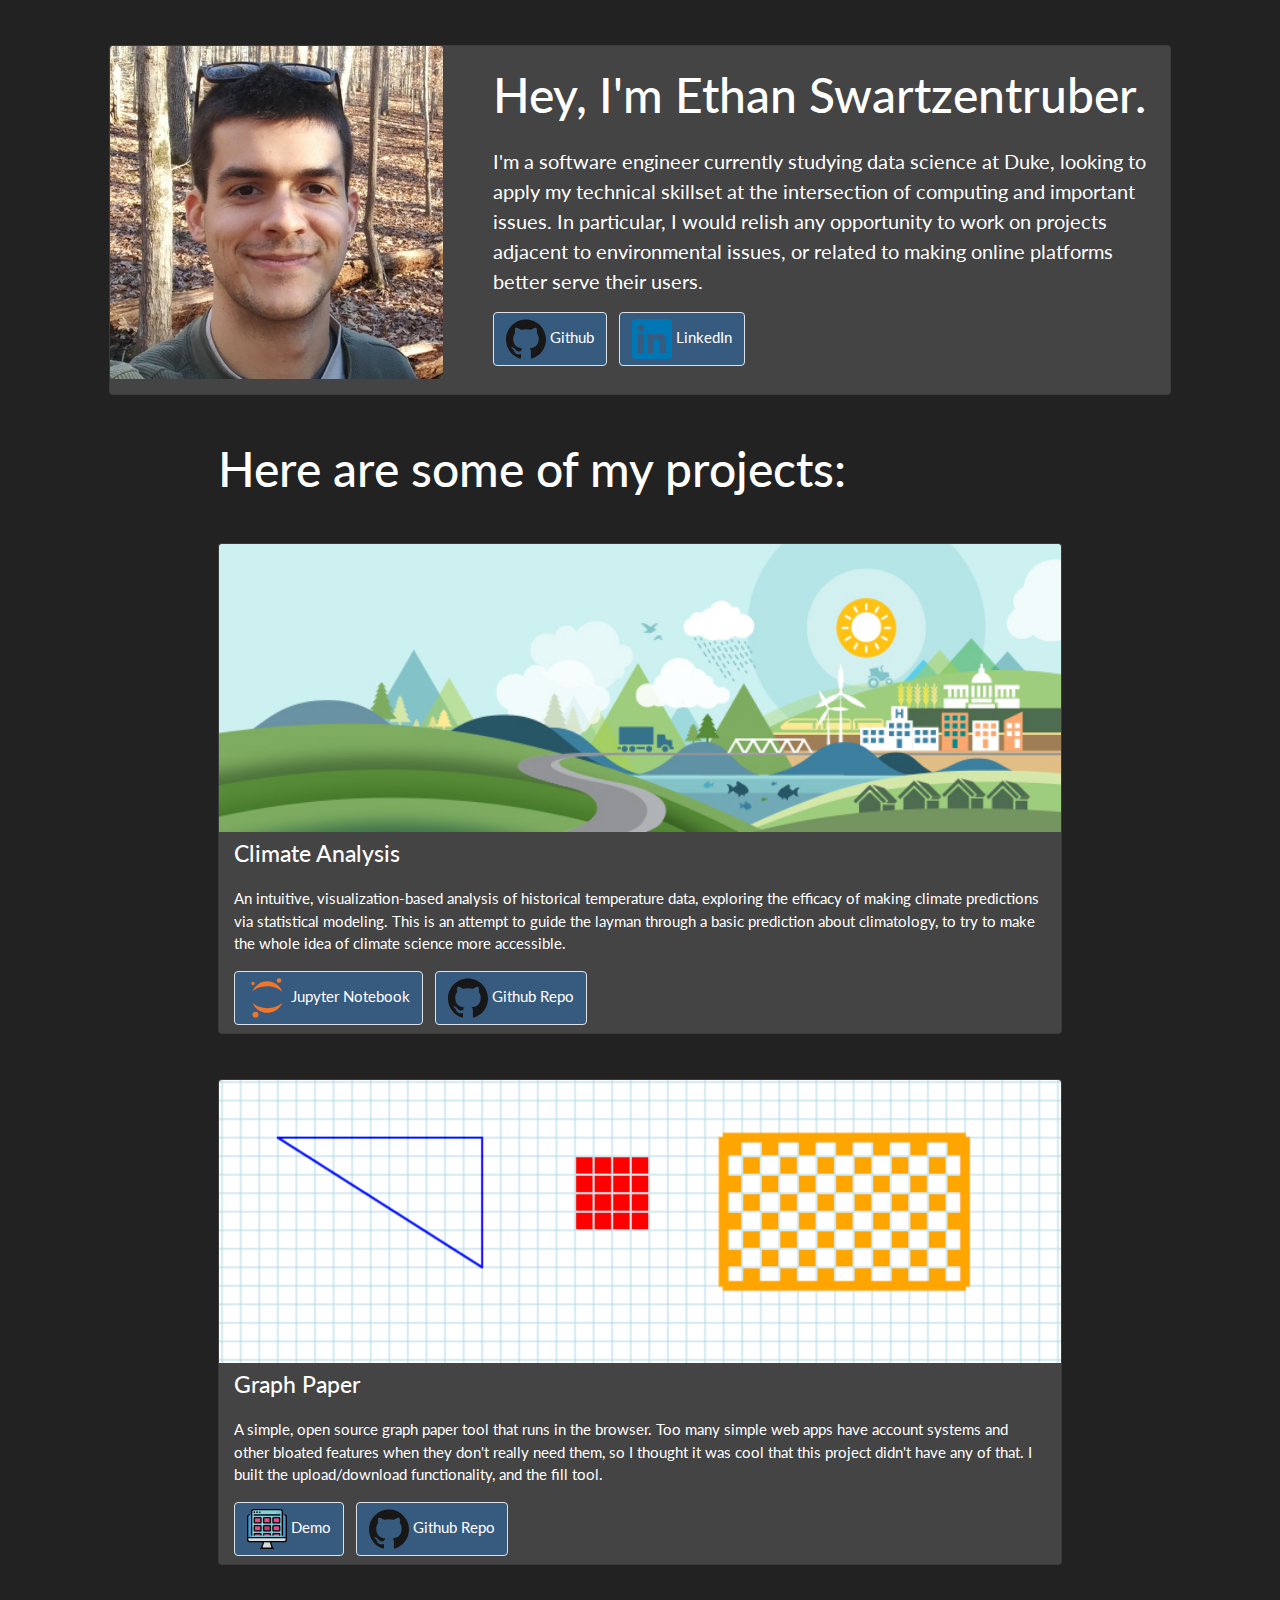
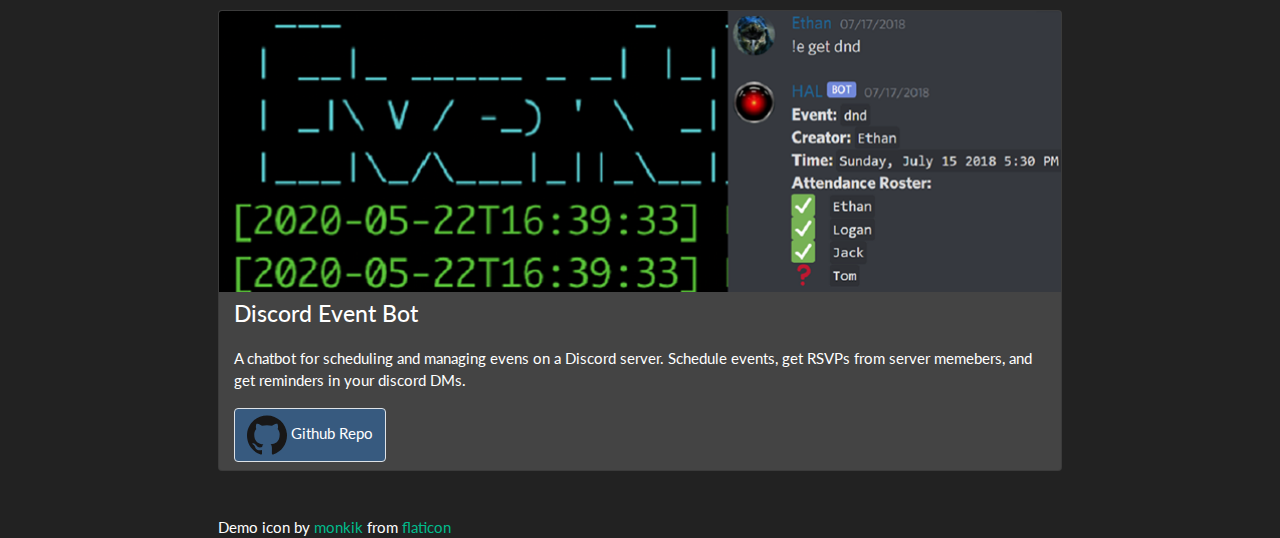
==== index.html @ e92e0acf "V1" ====
<!DOCTYPE html>
<html lang="en">
<head>
  <title>Ethan Swartzentruber</title>
  <meta charset="utf-8">
  <meta name="viewport" content="width=device-width, initial-scale=1">
  <link rel="stylesheet" href="https://maxcdn.bootstrapcdn.com/bootstrap/4.4.1/css/bootstrap.min.css">
  <link rel="stylesheet" href="./darkly.css">
  <link rel="stylesheet" type="text/css" href="projects.css">
  <link rel="stylesheet" href="https://use.fontawesome.com/releases/v5.7.0/css/all.css">
  <script src="https://ajax.googleapis.com/ajax/libs/jquery/3.4.1/jquery.min.js"></script>
  <script src="https://cdnjs.cloudflare.com/ajax/libs/popper.js/1.16.0/umd/popper.min.js"></script>
  <script src="https://maxcdn.bootstrapcdn.com/bootstrap/4.4.1/js/bootstrap.min.js"></script>
</head>
<body>

<div class="row">

	<div class="col-sm-1"></div>
  <div class="col-sm-10">
    <div class="card bg-secondary">
      <div class="row">
        <div class="col-md-4">
          <img src="./images/Face.jpeg" class="card-img" alt="Ethan's Face">
        </div>
        <div class="col-md-8">

          <div class="card-body">
            <h1 class="card-title"> Hey, I'm Ethan Swartzentruber.</h1>
            <br>
            <p class="bio">
              I'm a software engineer currently studying data science at Duke, looking to apply my technical skillset at the intersection of computing and important issues.

              In particular, I would relish any opportunity to work on projects adjacent to environmental issues, or related to making online platforms better serve their users.
            </p>
              <a href="https://github.com/epswartz" class="btn btn-primary mr-2 mb-2 border" role="button">
              <img width=40 height=40 src="./icons/github.svg" alt="Github Icon"/> Github
              </a>
              <a href="https://www.linkedin.com/in/eswartzen/" class="btn btn-primary mr-2 mb-2 border" role="button">
              <img width=40 height=40 src="./icons/linkedin.svg" alt="LinkedIn Icon"/> LinkedIn
              </a>
          </div>
        </div>
      </div>
    </div>
  </div>
	<div class="col-sm-1"></div>
</div>

<div class="row">
	<div class="col-sm-2"></div>
  <div class="col-sm-8">

    <h1> Here are some of my projects: </h1>

    <div class="card bg-secondary">
      <img src="./images/climate.jpg" class="card-img-top" alt="climate banner">
      <div class="col mt-2">
          <div class="card-block">
              <h4 class="card-title">Climate Analysis</h4>
              <p class="card-text">An intuitive, visualization-based analysis of historical temperature data, exploring the efficacy of making climate predictions via statistical modeling. This is an attempt to guide the layman through a basic prediction about climatology, to try to make the whole idea of climate science more accessible.</p>
              <a href="./Climate_Analysis.html" class="btn btn-primary mr-2 mb-2 border" role="button">
              <img width=40 height=40 src="./icons/jupyter.svg" alt="Jupyter Icon"/> Jupyter Notebook
              </a>
              <a href="https://github.com/epswartz/climate_analysis" class="btn btn-primary mr-2 mb-2 border" role="button">
              <img width=40 height=40 src="./icons/github.svg" alt="Github Icon"/> Github Repo
              </a>
          </div>
      </div>
    </div>

		<div class="card bg-secondary">
			<img src="./images/graphpaper.png" class="card-img-top" alt="graphpaper banner">
			<div class="col mt-2">
					<div class="card-block">
							<h4 class="card-title">Graph Paper</h4>
							<p class="card-text">A simple, open source graph paper tool that runs in the browser. Too many simple web apps have account systems and other bloated features when they don't really need them, so I thought it was cool that this project didn't have any of that. I built the upload/download functionality, and the fill tool.</p>
							<a href="https://epswartz.github.io/graphpaper/" class="btn btn-primary mr-2 mb-2 border" role="button">
							<img width=40 height=40 src="./icons/demo.svg" alt="Demo Icon"/> Demo
							</a>
							<a href="https://github.com/epswartz/graphpaper" class="btn btn-primary mr-2 mb-2 border" role="button">
							<img width=40 height=40 src="./icons/github.svg" alt="Github Icon"/> Github Repo
							</a>
					</div>
			</div>
		</div>

		<div class="card bg-secondary">
			<img src="./images/deb_banner.png" class="card-img-top" alt="DiscordEventBot banner">
			<div class="col mt-2">
					<div class="card-block">
							<h4 class="card-title">Discord Event Bot</h4>
							<p class="card-text">A chatbot for scheduling and managing evens on a Discord server. Schedule events, get RSVPs from server memebers, and get reminders in your discord DMs.</p>
  						<a href="https://github.com/epswartz/DiscordEventBot" class="btn btn-primary mr-2 mb-2 border" role="button">
							<img width=40 height=40 src="./icons/github.svg" alt="Github Icon"/> Github Repo
							</a>
					</div>
			</div>
		</div>

    Demo icon by <a href="https://www.flaticon.com/authors/monkik" title="monkik">monkik</a> from <a href="https://www.flaticon.com/" title="Flaticon"> flaticon</a>
  </div>
</div>

</body>
</html>
---- projects.css ----
.bio
{
    font-size: 20px;
}


.card
{
    margin-bottom: 45px;
    margin-top: 45px;
}

.card-title
{
    margin-bottom: unset;
}

.card-text
{
    margin-top: 20px;
}

.vis-badge
{
    background: #369131;
}

a.btn
{
    text-align: right;
}
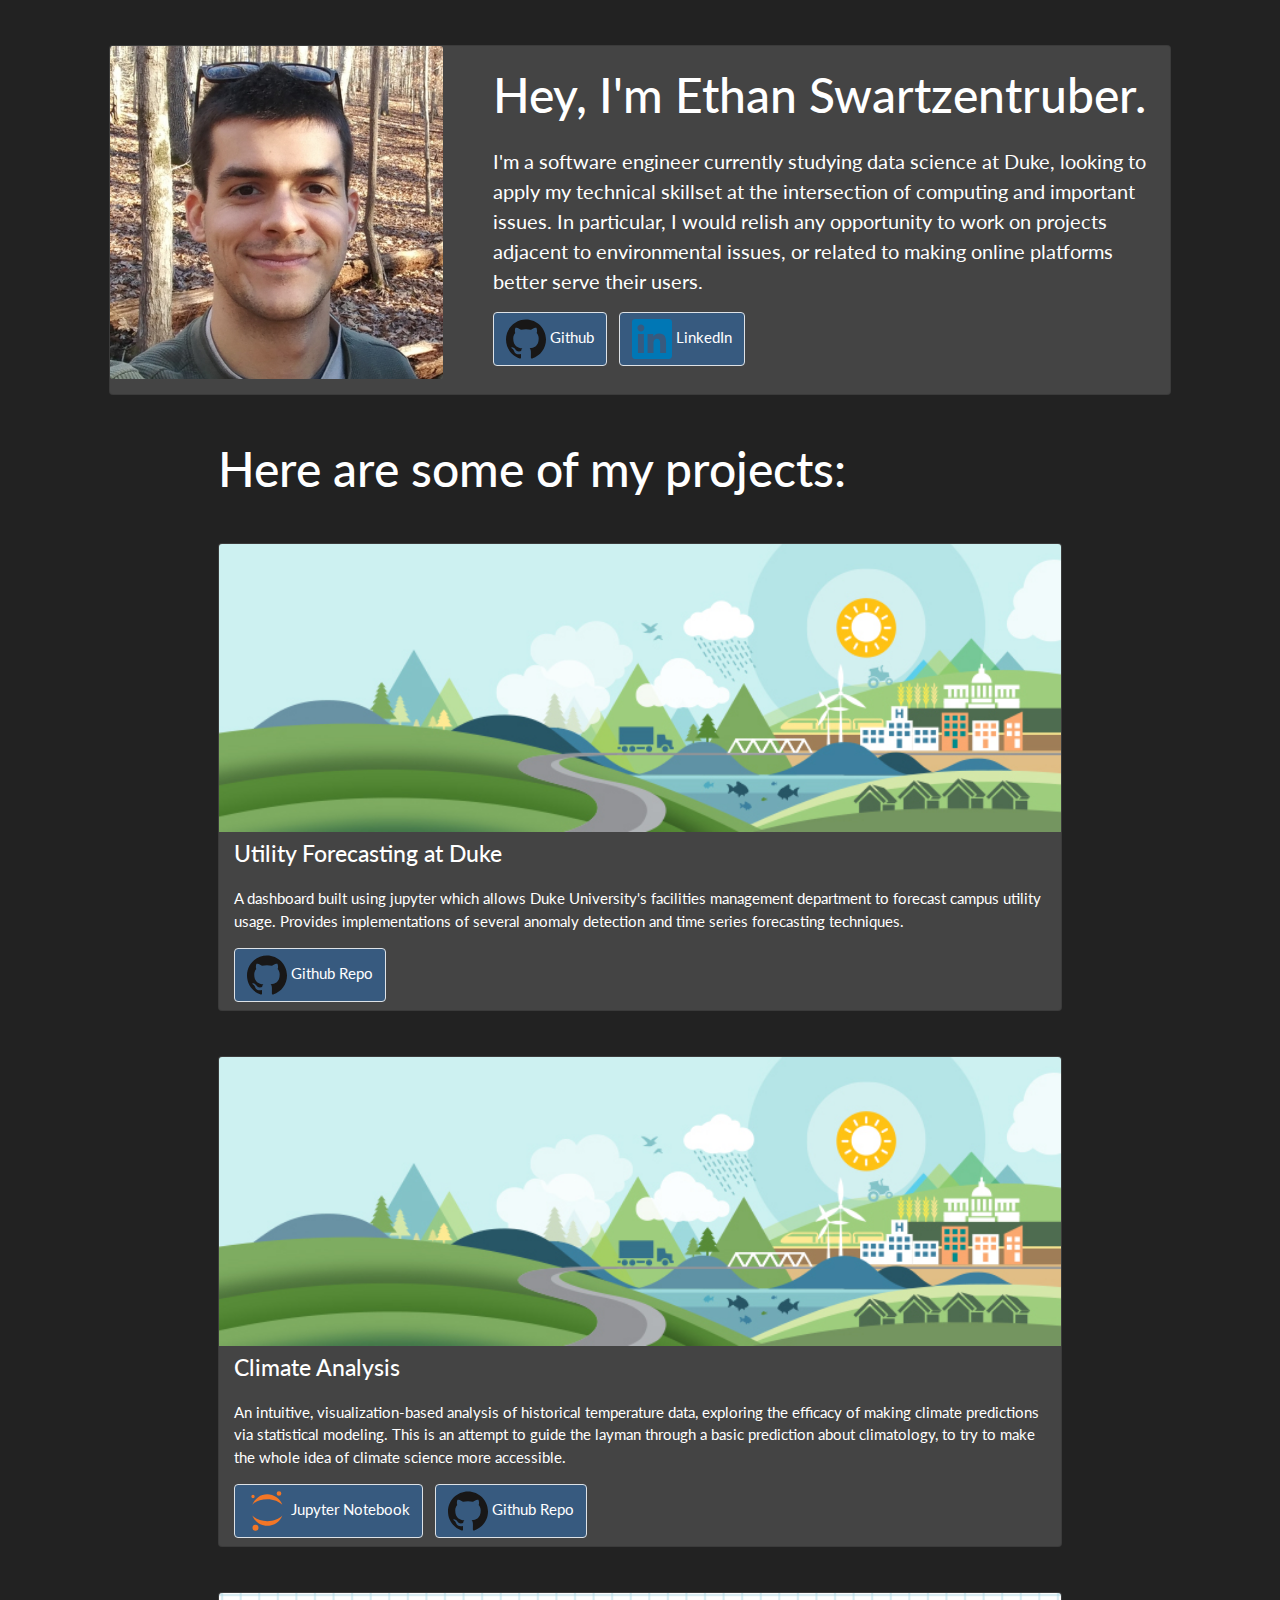
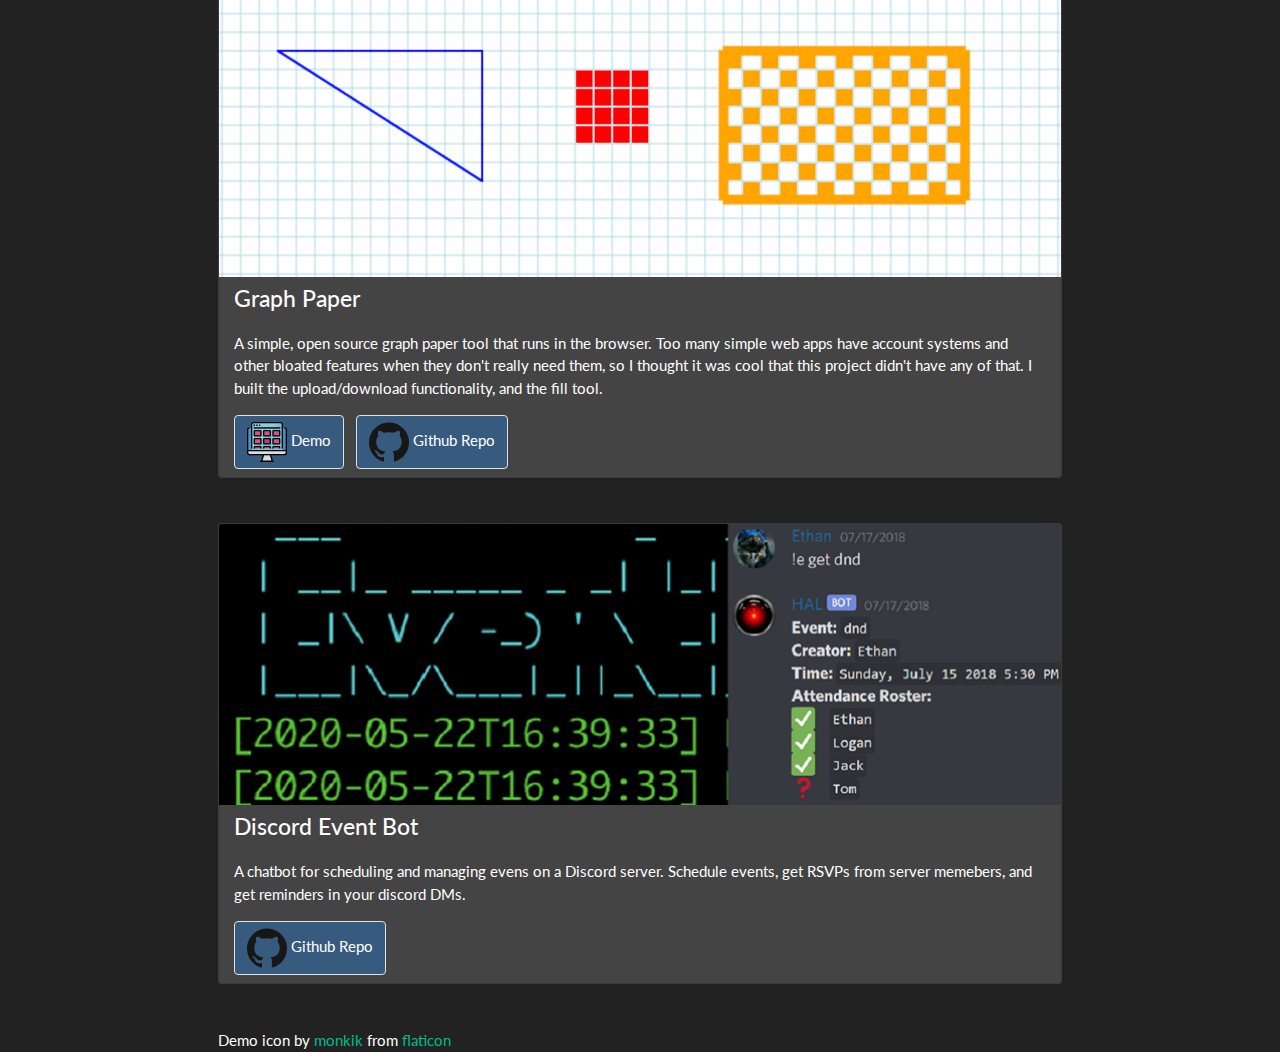
==== commit ddbc23fb: "add forecasting card, still need picture" ====
--- a/index.html
+++ b/index.html
@@ -53,6 +53,20 @@
 
     <h1> Here are some of my projects: </h1>
 
+
+    <div class="card bg-secondary">
+      <img src="./images/climate.jpg" class="card-img-top" alt="climate banner">
+      <div class="col mt-2">
+          <div class="card-block">
+              <h4 class="card-title">Utility Forecasting at Duke</h4>
+              <p class="card-text">A dashboard built using jupyter which allows Duke University's facilities management department to forecast campus utility usage. Provides implementations of several anomaly detection and time series forecasting techniques.</p>
+              <a href="https://github.com/epswartz/utility-forecasting" class="btn btn-primary mr-2 mb-2 border" role="button">
+              <img width=40 height=40 src="./icons/github.svg" alt="Github Icon"/> Github Repo
+              </a>
+          </div>
+      </div>
+    </div>
+
     <div class="card bg-secondary">
       <img src="./images/climate.jpg" class="card-img-top" alt="climate banner">
       <div class="col mt-2">
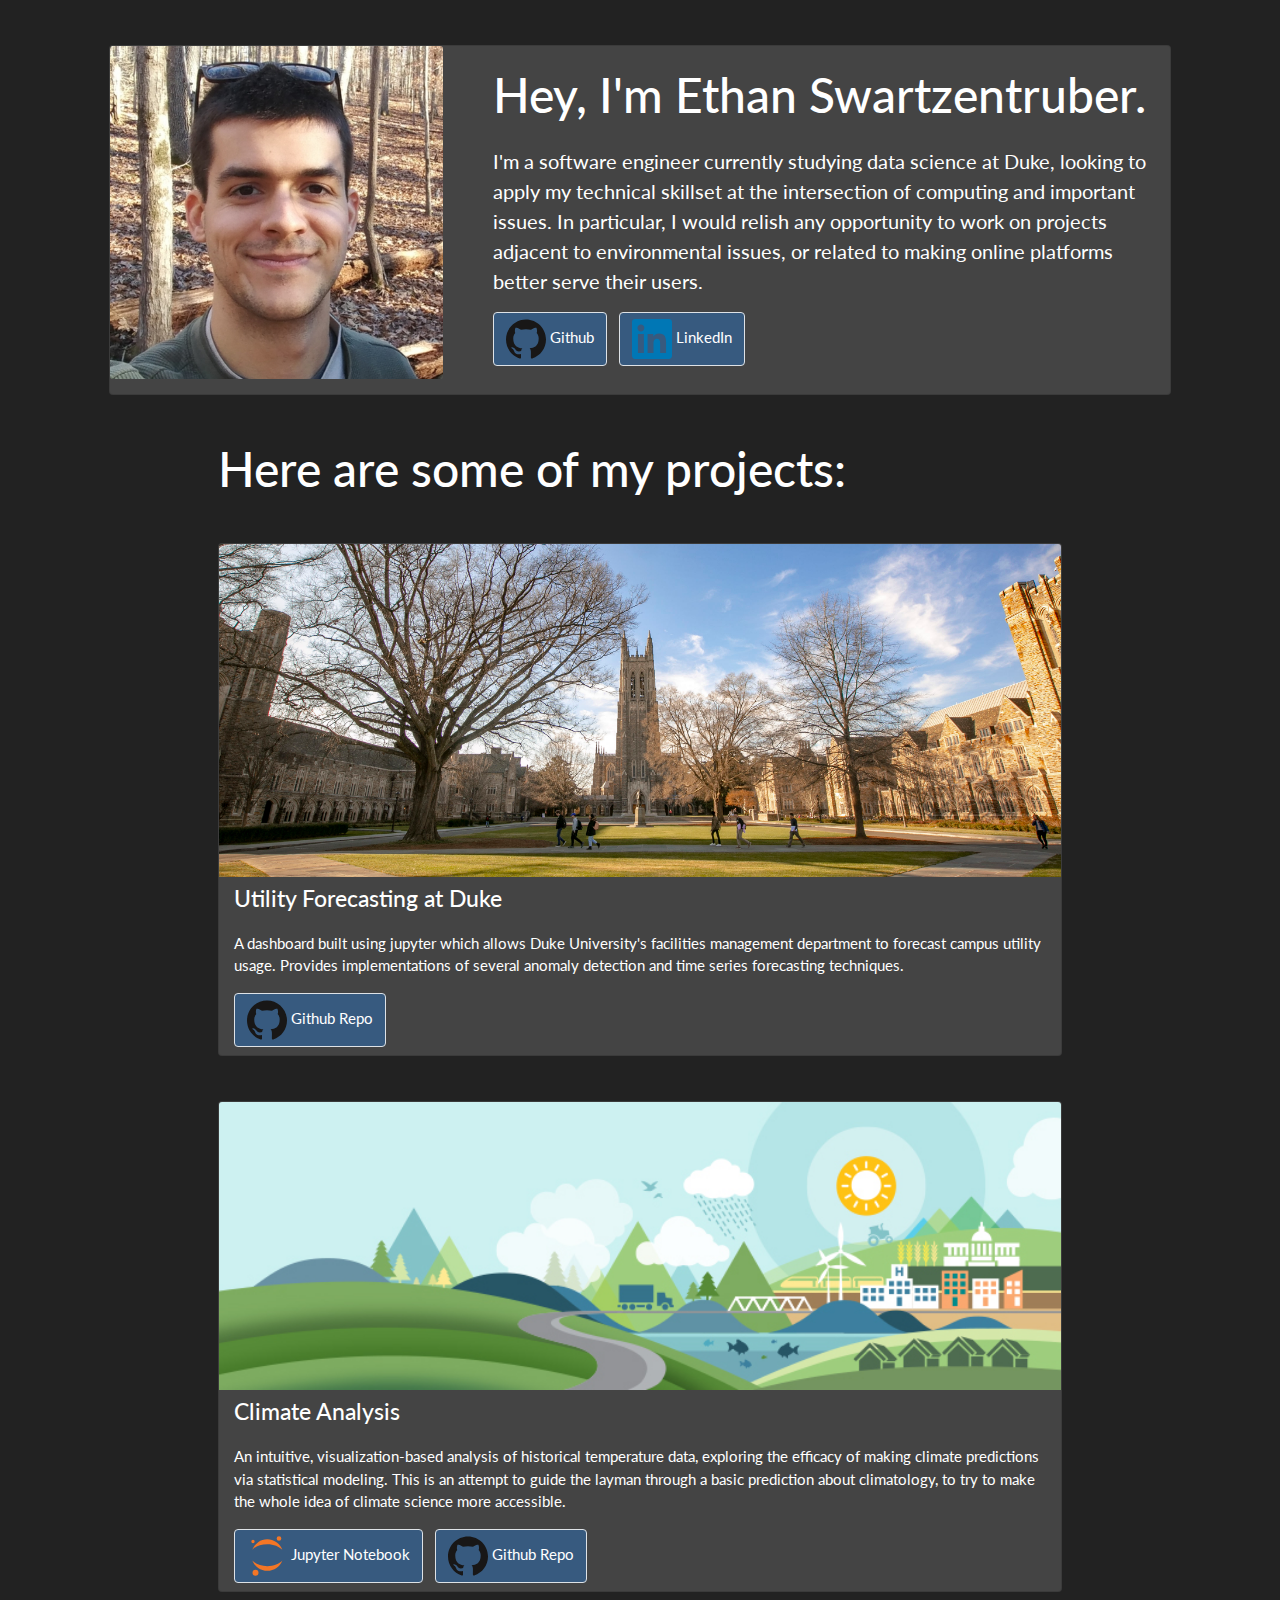
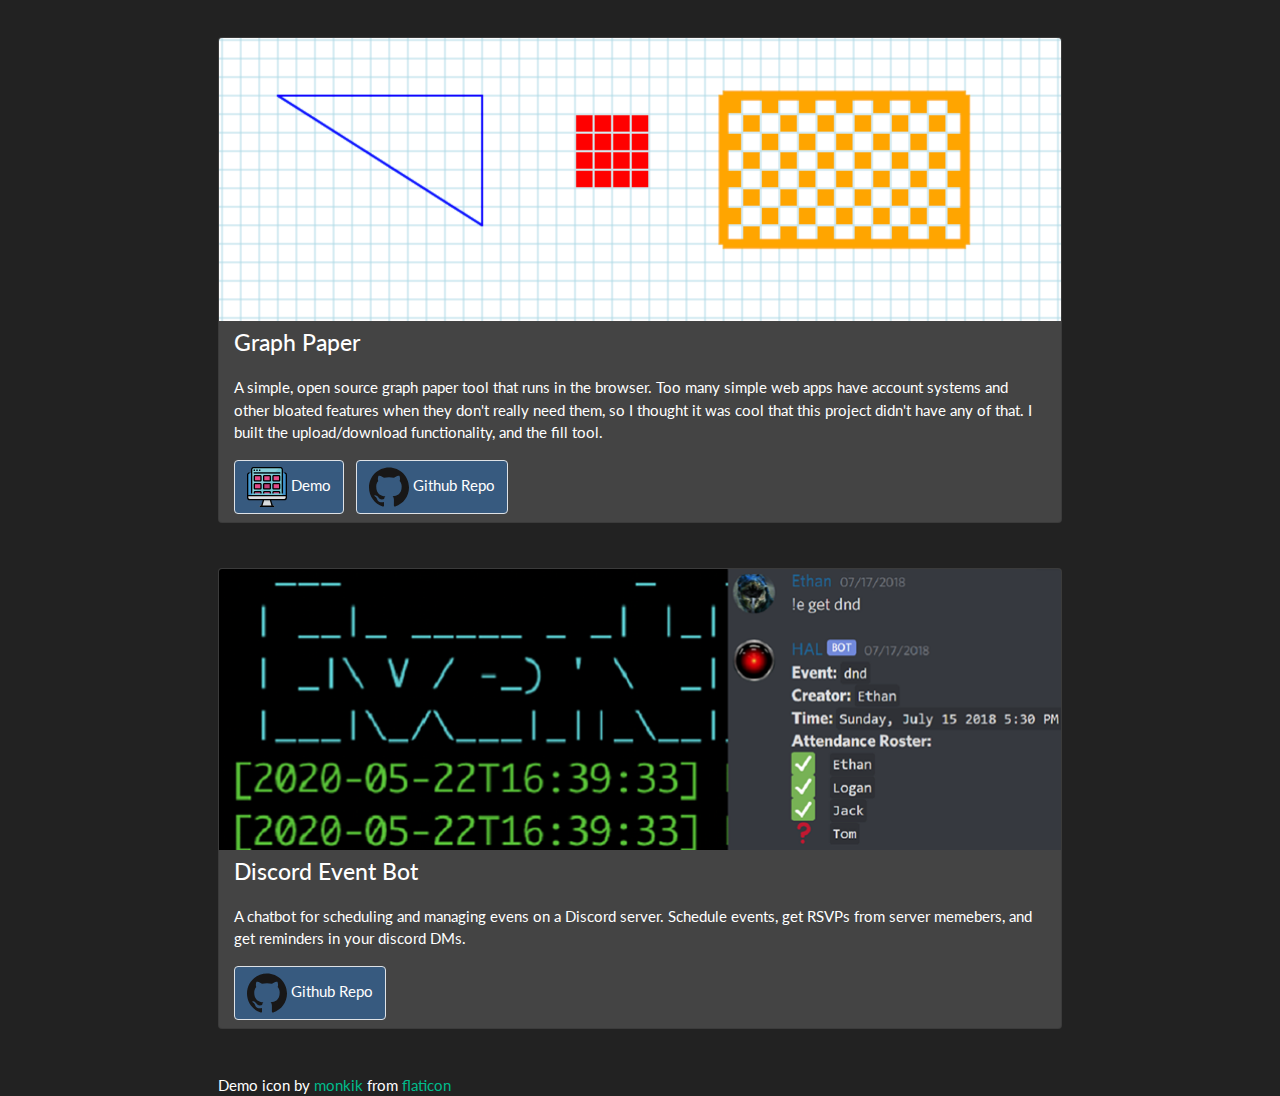
==== commit 04ae9c9c: "Duke picture" ====
--- a/index.html
+++ b/index.html
@@ -55,7 +55,7 @@
 
 
     <div class="card bg-secondary">
-      <img src="./images/climate.jpg" class="card-img-top" alt="climate banner">
+      <img src="./images/duke.jpeg" class="card-img-top" alt="climate banner">
       <div class="col mt-2">
           <div class="card-block">
               <h4 class="card-title">Utility Forecasting at Duke</h4>
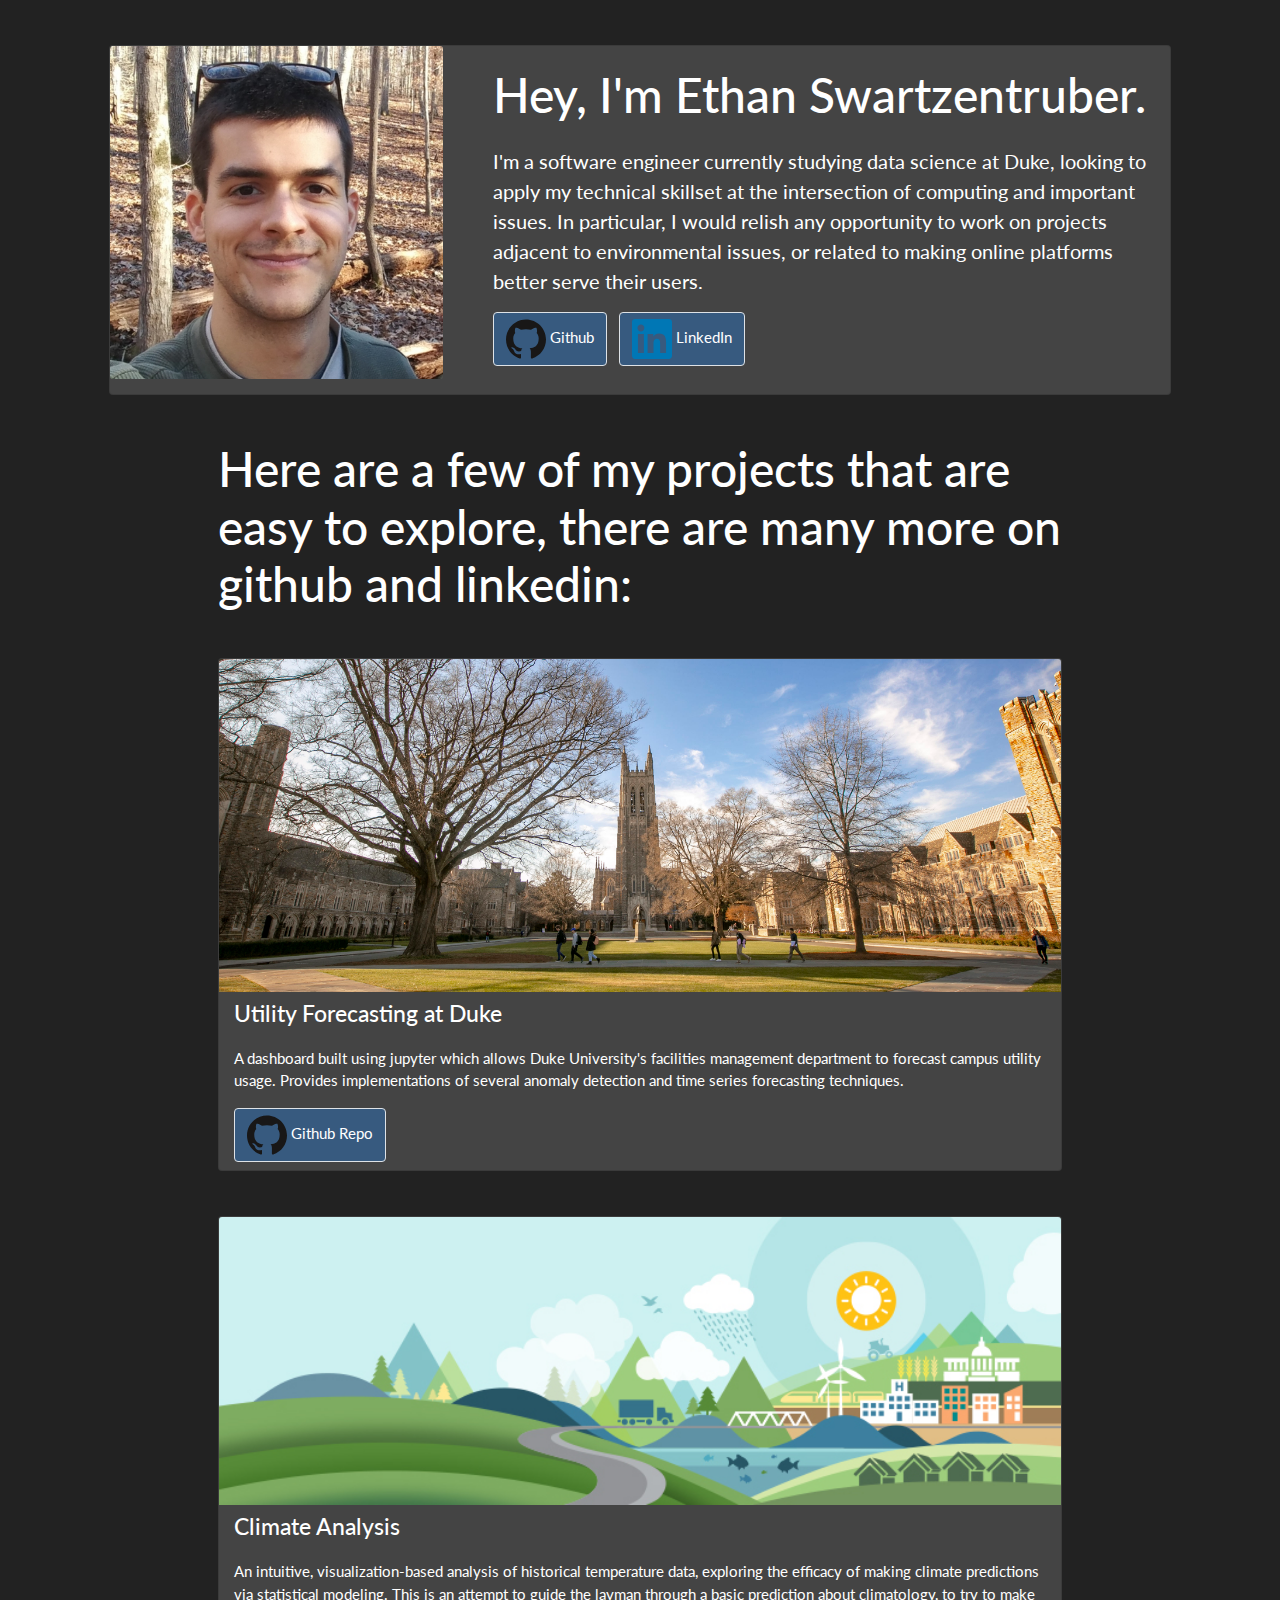
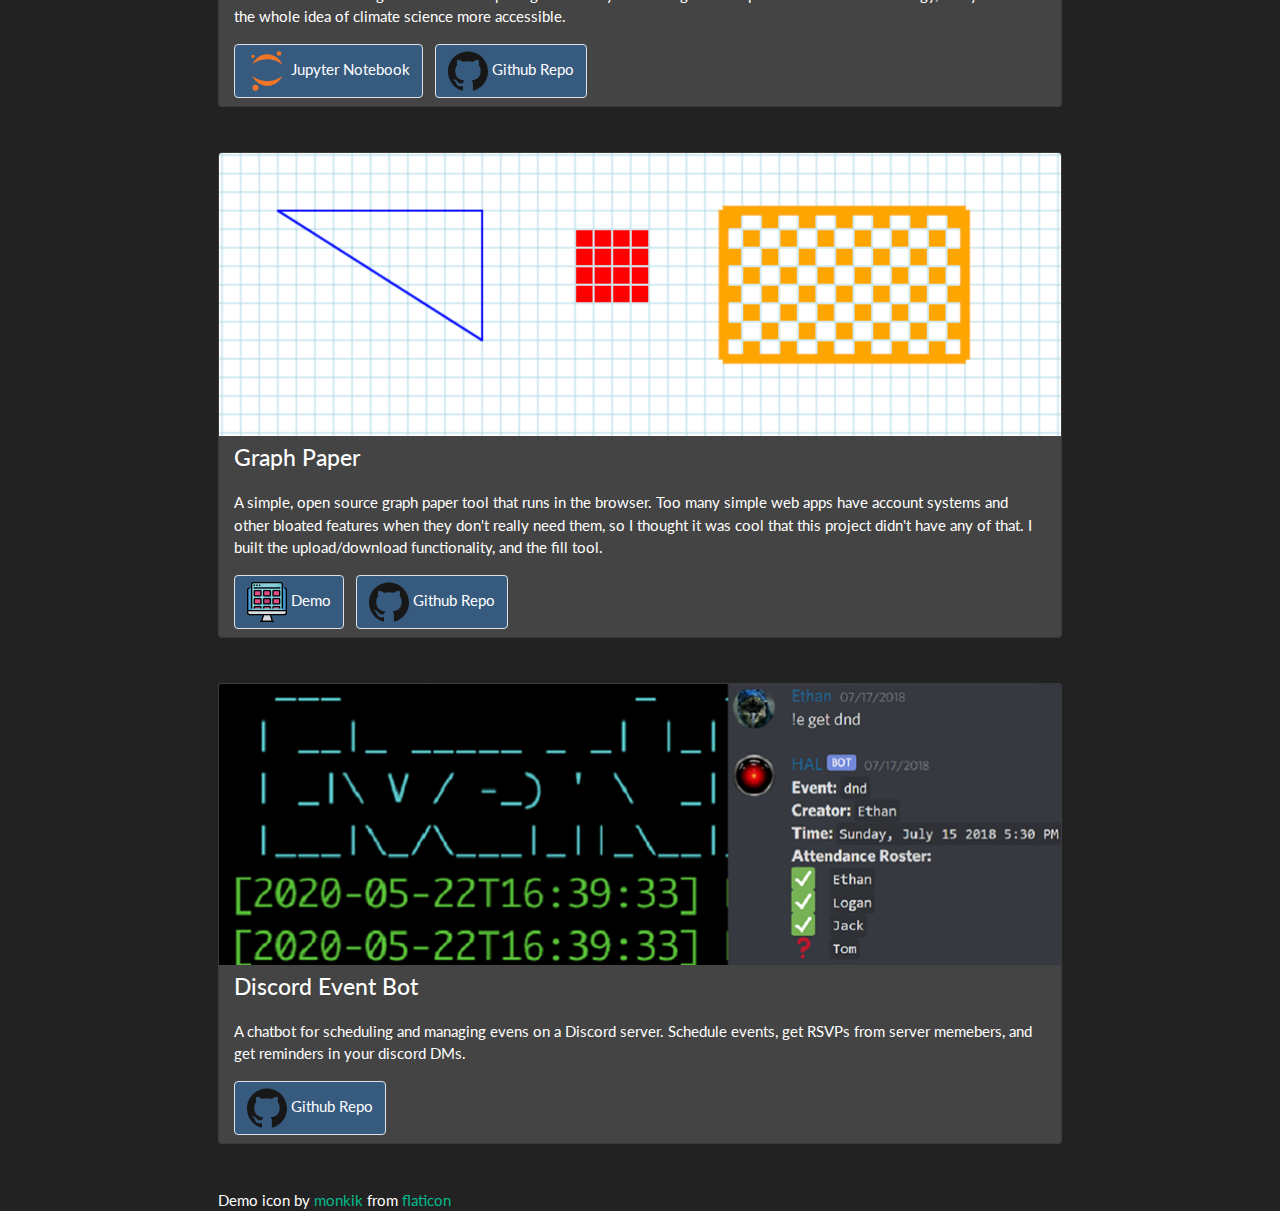
==== commit 30cb1bf2: "Update index.html" ====
--- a/index.html
+++ b/index.html
@@ -51,7 +51,7 @@
 	<div class="col-sm-2"></div>
   <div class="col-sm-8">
 
-    <h1> Here are some of my projects: </h1>
+    <h1> Here are a few of my projects that are easy to explore, there are many more on github and linkedin: </h1>
 
 
     <div class="card bg-secondary">
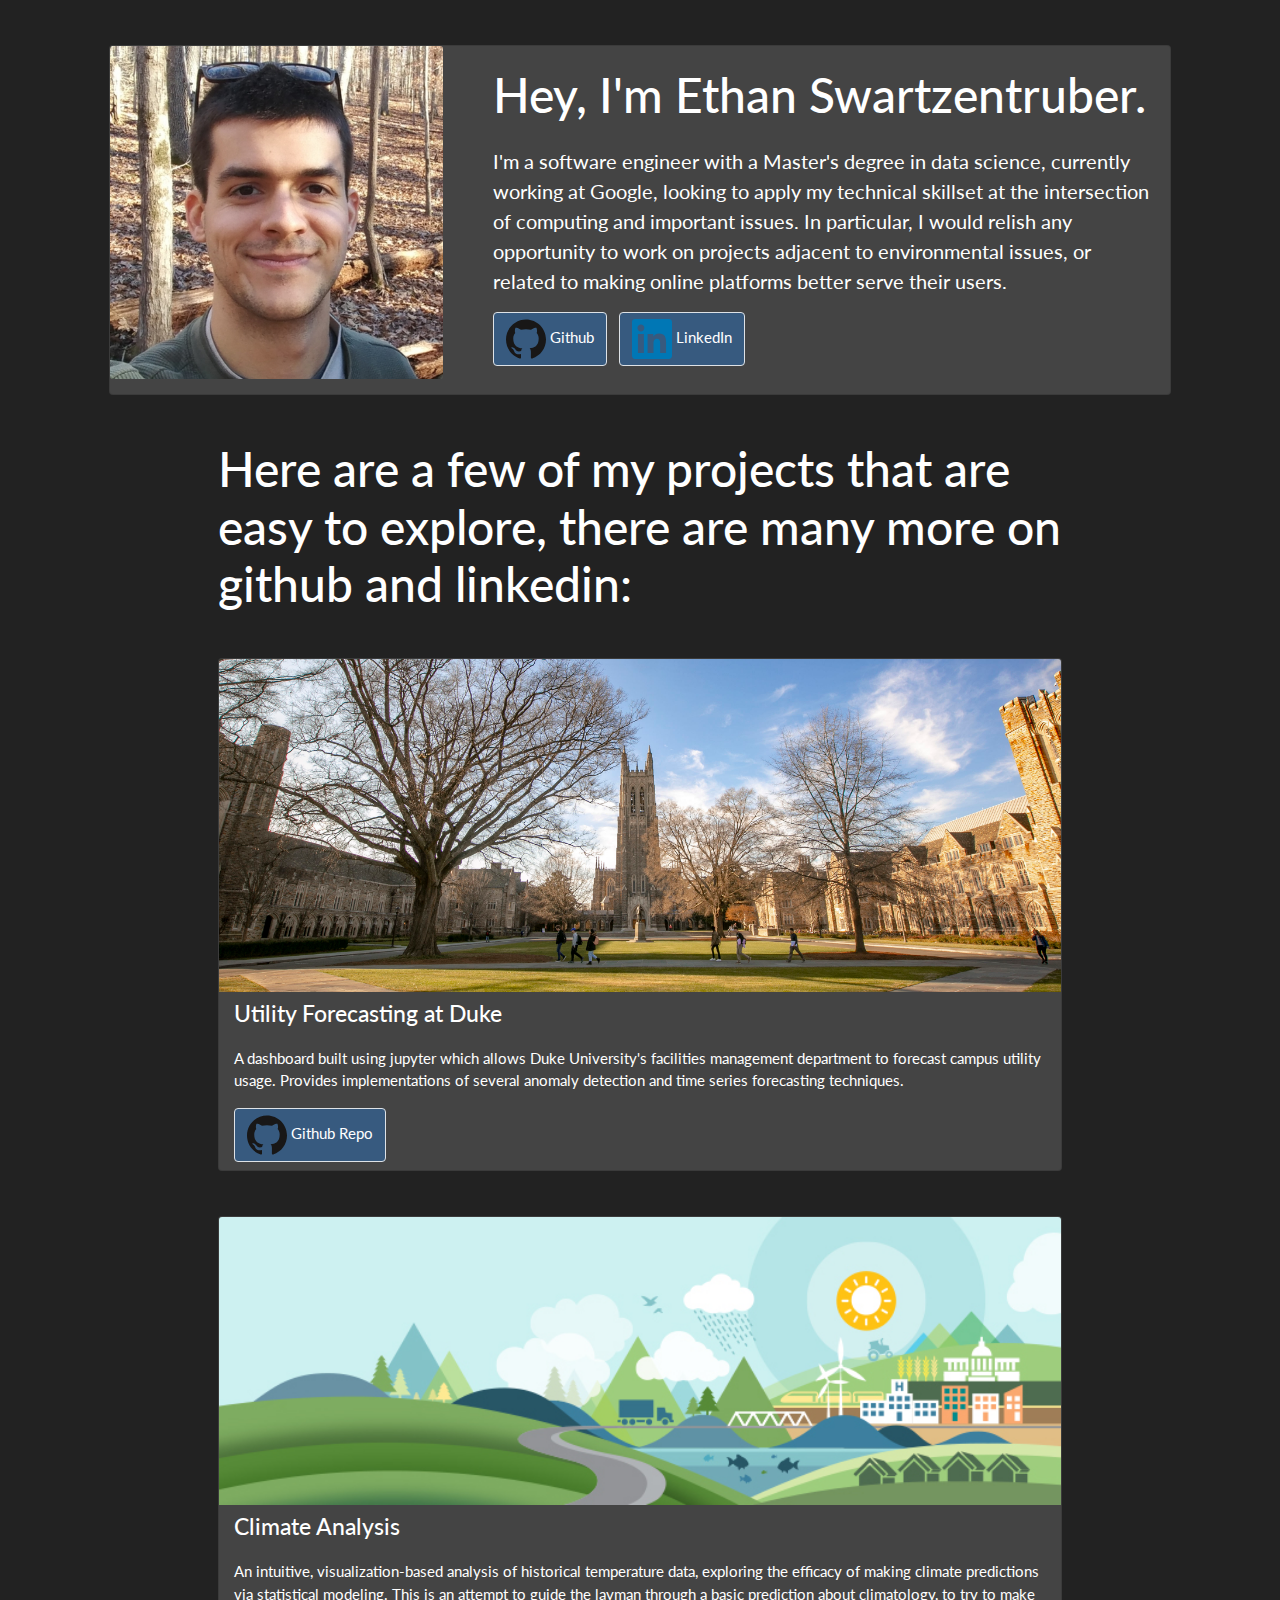
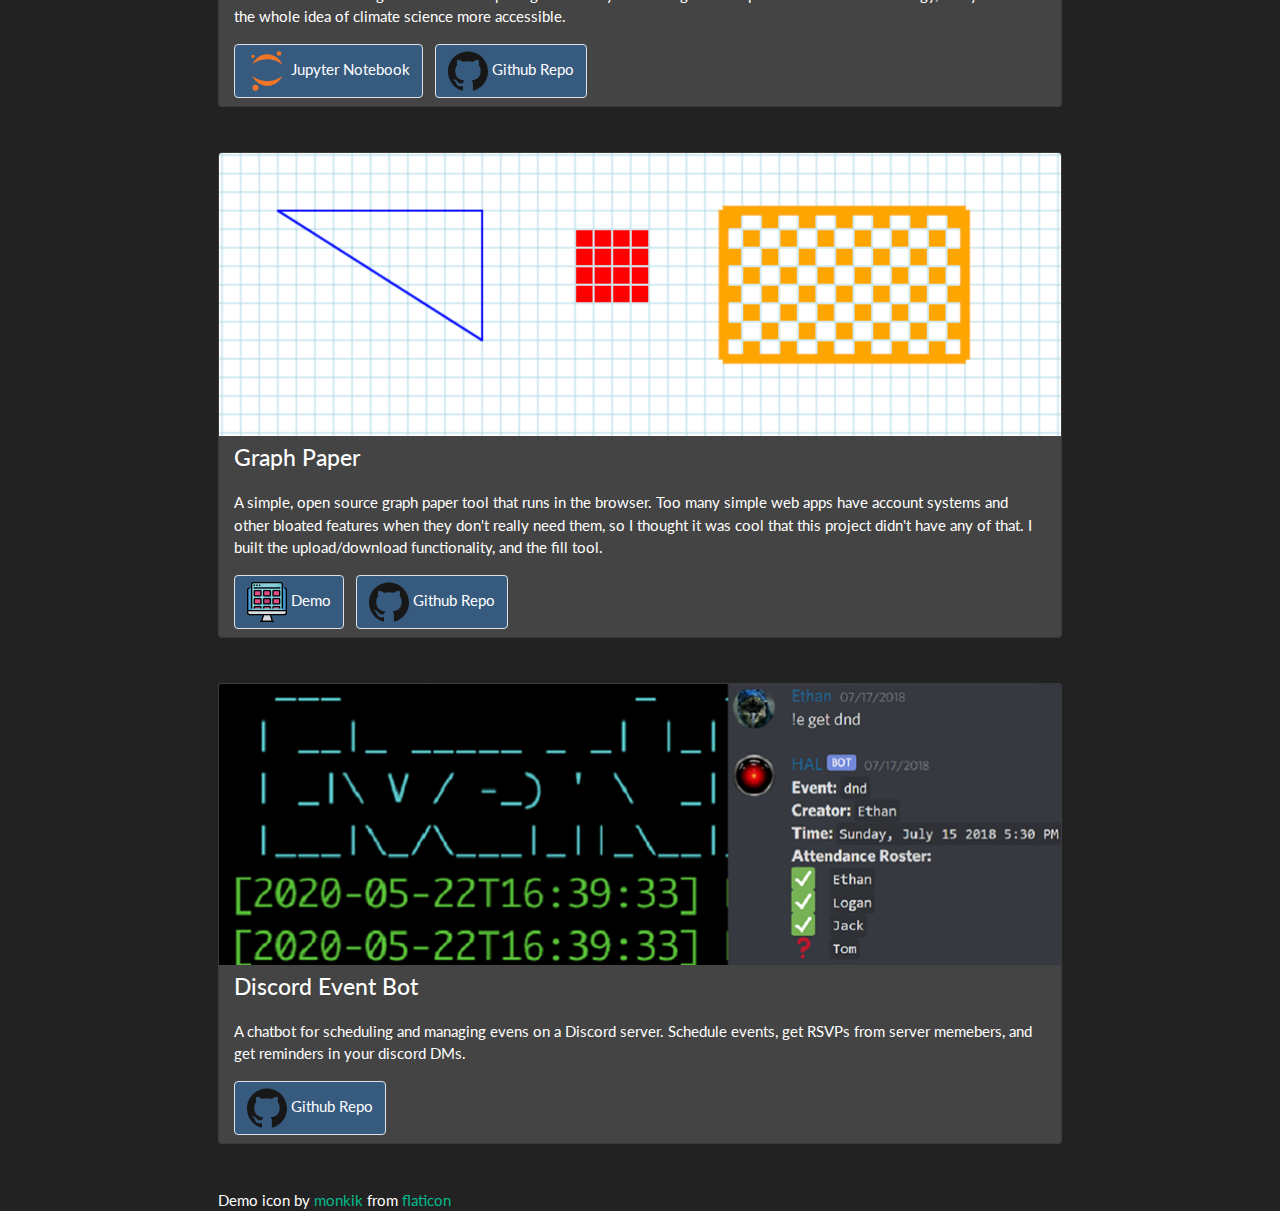
==== commit 9c5602a2: "Update index.html" ====
--- a/index.html
+++ b/index.html
@@ -29,7 +29,7 @@
             <h1 class="card-title"> Hey, I'm Ethan Swartzentruber.</h1>
             <br>
             <p class="bio">
-              I'm a software engineer currently studying data science at Duke, looking to apply my technical skillset at the intersection of computing and important issues.
+              I'm a software engineer with a Master's degree in data science, currently working at Google, looking to apply my technical skillset at the intersection of computing and important issues.
 
               In particular, I would relish any opportunity to work on projects adjacent to environmental issues, or related to making online platforms better serve their users.
             </p>
